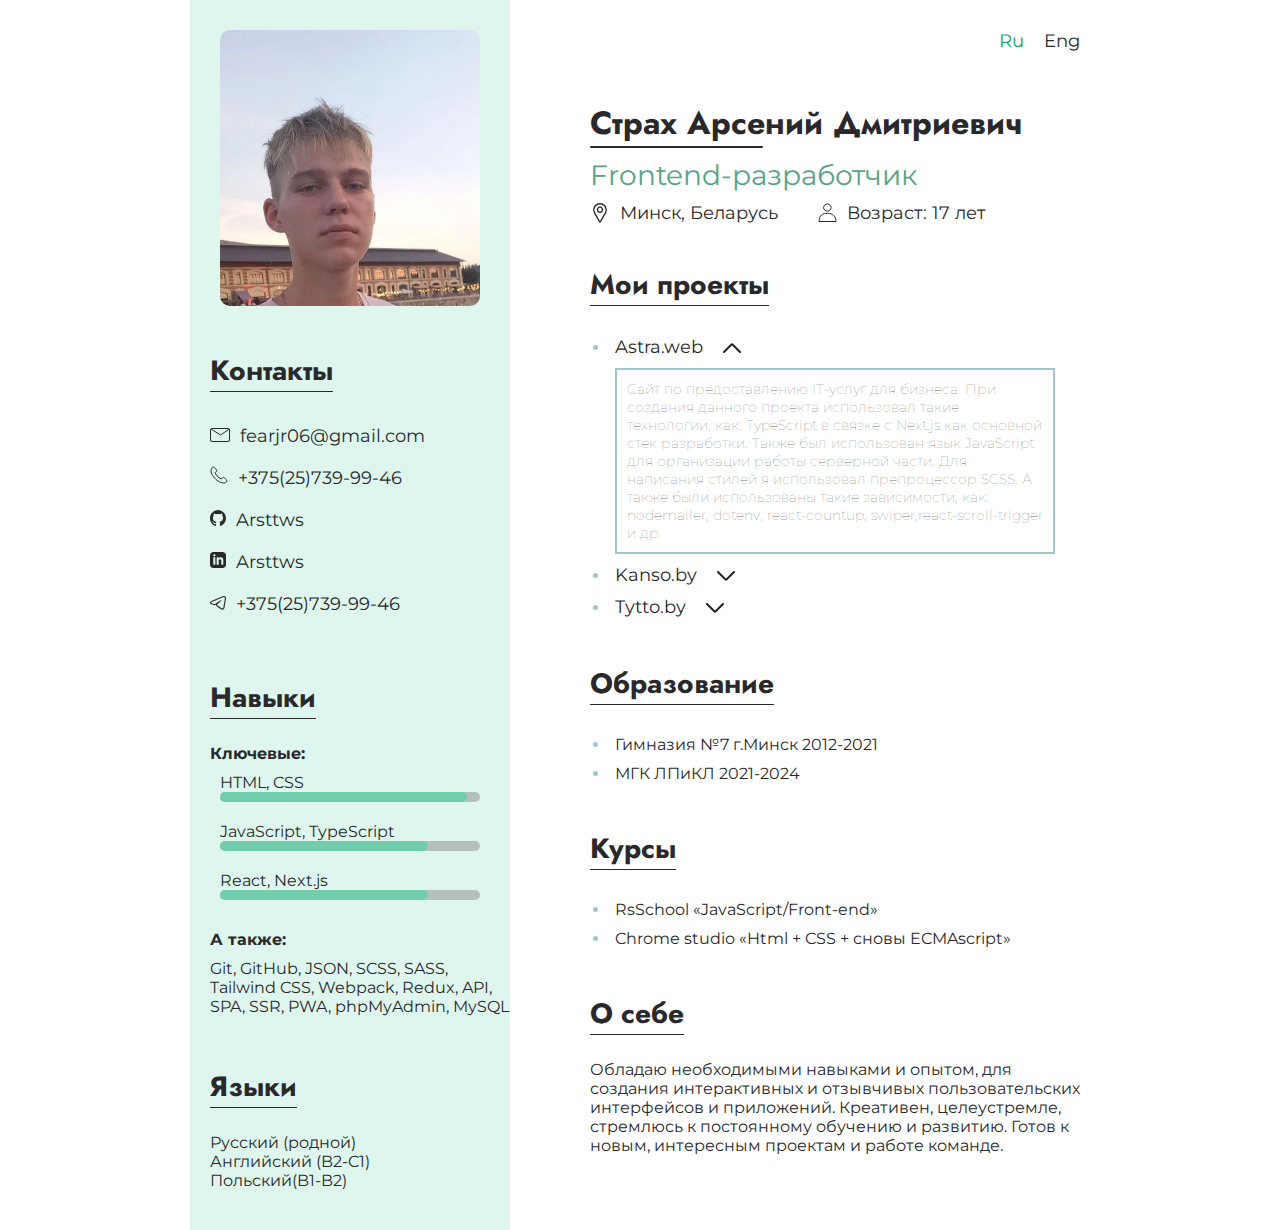
==== index.html @ 78d5888d "feat: add skills" ====
<!DOCTYPE html>
<html lang="ru">
<head>
  <meta charset="UTF-8">
  <meta name="viewport" content="width=device-width, initial-scale=1.0">
  <title>Document</title>
  <link rel="stylesheet" href="style.css">
</head>
<body>
  <div class="wrapper">
    <div class="main">
      <div class="left-side">
        <div class="image">
          <img src="imgs/photo.jpg" alt="img">
        </div>
        <div class="contacts">
          <h2>Контакты</h2>
          <p><img src="imgs/mail.svg" alt=""><a href="mailto:fearjr06@gmail.com">fearjr06@gmail.com</a></p>
          <p><img src="imgs/phone.svg" alt=""><a href="tel: +375257399946">+375(25)739-99-46</a></p>
          <p><img src="imgs/github.svg" alt=""><a href="https://github.com/Arsttws">Arsttws</a></p>
          <p><img src="imgs/linked.svg" alt=""><a href="https://www.linkedin.com/in/arsttws/">Arsttws</a></p>
          <p><img src="imgs/tg.svg" alt=""><a href="https://t.me/arsttws">+375(25)739-99-46</a></p>
        </div>
        <div class="skills">
          <h2>Навыки</h2>
          <p><b>Ключевые:</b></p>
          <div class="langs">
            <div class="skill">
              <p>HTML, CSS</p>
              <div class="bar-container">
                <div class="progress" style="width: 95%;"></div>
              </div>
            </div>
            <div class="skill">
              <p>JavaScript, TypeScript</p>
              <div class="bar-container">
                <div class="progress" style="width: 80%;"></div>
              </div>
            </div>
            <div class="skill" style="margin-bottom: 20px;">
              <p>React, Next.js</p>
              <div class="bar-container">
                <div class="progress" style="width: 80%;"></div>
              </div>
            </div>
            <div class="other-skills">
              <p style="margin-bottom: 10px;"><b>А также:</b></p>
              <p>Git, GitHub, JSON, SCSS,
                SASS, Tailwind CSS, Webpack,
                Redux, API, SPA, SSR, PWA,
                phpMyAdmin, MySQL
              </p>
            </div>
          </div>
        </div>
        <div class="languages">
          <h2>Языки</h2>
          <p>Русский (родной)<br>
            Английский (B2-C1)<br>
            Польский(B1-B2)</p>
        </div>
      </div>
      <div class="right-side">
        <div class="change-lang">
          <a href="/" class="active-page-language">Ru</a>
          <a href="https://arsttws.github.io/cv/eng.html">Eng</p>
        </div>
        <div class="about">
          <div class="name">
            <h2>Страх Арсений Дмитриевич</h2>
          </div>
          <p class="employment">Frontend-разработчик</p>
          <div class="additional">
            <div class="location">
              <img src="imgs/location.svg" alt="location">
              <p>Минск, Беларусь</p>
            </div>
            <div class="age">
              <img src="imgs/age.svg" alt="age">
              <p>Возраст: 17 лет</p>
            </div>
          </div>
        </div>
        <div class="projects">
          <h2>Мои проекты</h2>
          <ul>
            <li><span><a href="https://e-astra-web.vercel.app/" target="_blank">Astra.web</a></span><span class="project-info pi1 active"><img src="imgs/arrow.svg" alt="arrow"></span>
              <div class="project-description pd1 active">
                <p>Сайт по предоставлению IT-услуг для бизнеса. При создания данного проекта использовал такие технологии, как:
                  TypeScript в связке с Next.js как основной стек разработки.
                  Также был использован язык JavaScript для организации работы серверной части.
                  Для написания стилей я использовал препроцессор SCSS.
                  А также были использованы такие зависимости, как: nodemailer, dotenv, react-countup, swiper,react-scroll-trigger и др.
                </p>  
              </div>
            </li>
            <li><span><a href="https://kanso.by" target="_blank">Kanso.by</a></span><span class="project-info pi2"><img src="imgs/arrow.svg" alt="arrow"></span>
              <div class="project-description pd2">
                <p>Принимал участие в разработке сайта суши-бара на CMS WordPress.
                  В мои обязанности входило редактирование страниц сайта
                  и карточек товара, изменение внешнего вида и
                  информации страницы с использованием CSS  и JS,
                  поиск и устранение ошибок в работе сайта.
                </p>  
              </div>
            </li>
            <li><span><a href="https://tytto.by" target="_blank">Tytto.by</a></span><span class="project-info pi3"><img src="imgs/arrow.svg" alt="arrow"></span>
              <div class="project-description pd3">
                <p>Принимал участие в разработке интернет-магазина детской одежды на CMS WordPress.
                  В мои обязанности входило редактирование страниц сайта
                  и карточек товара, изменение внешнего вида и
                  информации страницы с использованием CSS  и JS,
                  поиск и устранение ошибок в работе сайта.
                </p>  
              </div>
          </ul>
        </div>
        <div class="education">
          <h2>Образование</h2>
          <ul>
            <li><span>Гимназия №7 г.Минск 2012-2021</span></li>
            <li><span>МГК ЛПиКЛ 2021-2024</span></li>
          </ul>
        </div>
        <div class="courses">
          <h2>Курсы</h2>
          <ul>
            <li><span>RsSchool «JavaScript/Front-end»</span></li>
            <li><span>Chrome studio «Html + CSS + сновы ECMAscript»</span></li>
          </ul>
        </div>
        <div class="about-myself">
          <h2>О себе</h2>
          <p>
            Обладаю необходимыми навыками и опытом, для создания
интерактивных и отзывчивых пользовательских интерфейсов
и приложений.
Креативен, целеустремле, стремлюсь к постоянному
обучению и развитию.
Готов к новым, интересным проектам и работе команде.


          </p>
        </div>
      </div>
    </div>
  </div>
  <script src="main.js"></script>
</body>
</html>
---- style.css ----
@import url('https://fonts.googleapis.com/css2?family=Montserrat&display=swap');
@import url('https://fonts.googleapis.com/css2?family=Jost&display=swap');
:root {
    --headline-text-color: rgba(80, 155, 165, 0.562);
    --headline-text-size: 28px;
    --light-green: #7edab849;
    --bright-green: #09A56D;
  }

*{
    margin: 0;
    padding: 0;
    box-sizing: border-box;
    outline: 0;
    font-family: 'Montserrat', sans-serif;
    color: #29292C;
}
h2{
    font-size: var(--headline-text-size);
    font-family: 'Jost', sans-serif;
    width: fit-content;
    margin-bottom: 25px;
}
h2::after{
    content: '';
    display: flex;
    width: 100%;
    height: 1px;
    background: #29292C;
}
a{
    font-size: 18px;
    text-decoration: none;
}
a:hover{
    color: var(--bright-green);
}
.wrapper{
    max-width: 900px;
    width: 100%;
    margin: 0 auto;
}
.main{
    display: flex;
}
.contacts p img{
    margin-right: 10px;
}
.employment{
    margin-bottom: 10px;
    font-size: 28px;
    color: #56A387;
}
.about{
    margin-top: 100px;
}
.name h2{
    font-size: 32px;
    margin-bottom: 10px;
}
.name h2::after{
    width: 40%;
    height: 2px;
    border-radius: 2px;
}
.additional, .additional div{
    display: flex;
}
.additional div img{
    margin-right: 10px;
}
.additional div:first-child{
    margin-right: 40px;
}
.info{
    max-width: 500px;
    margin-bottom: 60px;
    margin-top: 40px;
}
/* .info p{
    color: #a4a4a4;
} */
ul li{
    color: var(--headline-text-color);
    padding: 5px;
    margin-left: 20px;
}
ul li span a{
    text-decoration: none;
}
ul li span a:hover{
    color: var(--headline-text-color);
}
.left-side{
    background-color: #7edab841;
    max-width: 320px;
    padding-left: 20px;
    padding-top: 30px;
}
.left-side .image img{
    max-width: 260px;
    border-radius:10px;
}
.left-side .image{
    margin-bottom: 40px;
    margin-left: 10px;
}
.contacts p{
    font-size: var(--headline-text-size);
    color: var(--headline-text-color);
    font-family: josefin;
    margin-bottom: 10px;
}
.contacts{
    margin-bottom: 60px;
}
.bar-container{
    width: 260px;
    background-color: #8B8B8B;
    opacity: .5;
    height: 10px;
    border-radius: 5px;
    position: relative;
}
.progress{
    position: absolute;
    background-color: var(--bright-green);
    height: 10px;
    border-radius: 5px;
}
.skill{
    padding: 10px;
}
.projects{
    margin-bottom: 40px;
    margin-top: 40px;
}
.education{
    margin-bottom: 40px;
}
.courses{
    margin-bottom: 40px;
}
.languages{
    margin-top: 50px;
    margin-bottom: 40px;
}
.languages .lang{
    padding: 10px;
}
.project-info{
    margin-left: 20px;
    cursor: pointer;
}
.project-info:hover img{
    transform: scale(1.2);
}
.project-description{
    display: none;
    margin-top: 10px;
    border: 2px solid var(--headline-text-color);
    max-width: 440px;
    transition: all .3s ease-in-out;
}
.project-description.active{
    display: block;
}
.project-description p{
    padding: 10px;
    font-size: 14px;
    color: #757575;
    font-family: Montserrat;
    font-weight: 100;
}
.project-description p ul li{
    font-size: 14px;
    color: #757575;
    font-family: Montserrat;
    font-weight: 100;
}
.project-info.active img{
    transform: rotate(180deg);
}
.right-side{
    margin-right: 0;
    margin-left: auto;
    padding-left: 50px;
    position: relative;
}
.change-lang{
    display: flex;
    position: absolute;
    right: 0;
    top: 20px;
}
.change-lang a{
    padding: 10px;
}
.active-page-language{
    color: var(--bright-green);
}
.about-myself{
    max-width: 500px;
}
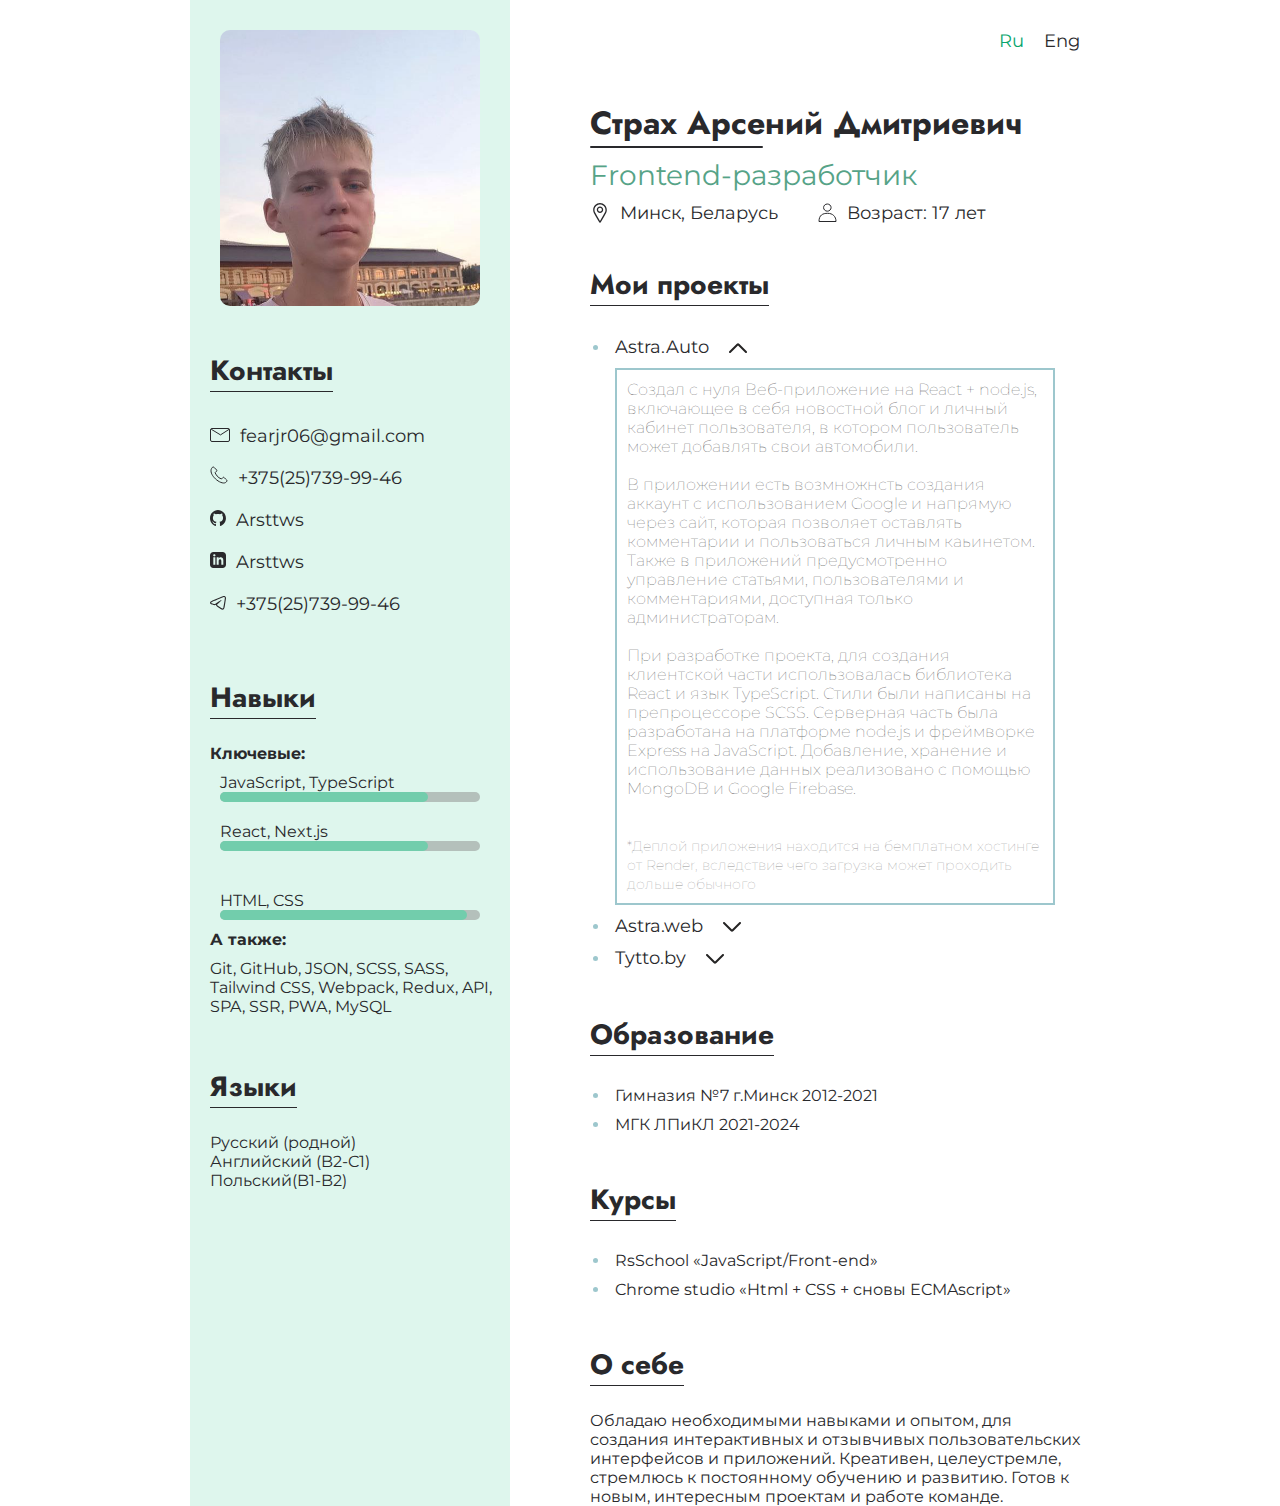
==== commit 090ffda5: "feat: add new project" ====
--- a/index.html
+++ b/index.html
@@ -26,12 +26,6 @@
           <p><b>Ключевые:</b></p>
           <div class="langs">
             <div class="skill">
-              <p>HTML, CSS</p>
-              <div class="bar-container">
-                <div class="progress" style="width: 95%;"></div>
-              </div>
-            </div>
-            <div class="skill">
               <p>JavaScript, TypeScript</p>
               <div class="bar-container">
                 <div class="progress" style="width: 80%;"></div>
@@ -43,12 +37,18 @@
                 <div class="progress" style="width: 80%;"></div>
               </div>
             </div>
+            <div class="skill">
+              <p>HTML, CSS</p>
+              <div class="bar-container">
+                <div class="progress" style="width: 95%;"></div>
+              </div>
+            </div>
             <div class="other-skills">
               <p style="margin-bottom: 10px;"><b>А также:</b></p>
               <p>Git, GitHub, JSON, SCSS,
                 SASS, Tailwind CSS, Webpack,
                 Redux, API, SPA, SSR, PWA,
-                phpMyAdmin, MySQL
+                MySQL
               </p>
             </div>
           </div>
@@ -84,23 +84,26 @@
         <div class="projects">
           <h2>Мои проекты</h2>
           <ul>
-            <li><span><a href="https://e-astra-web.vercel.app/" target="_blank">Astra.web</a></span><span class="project-info pi1 active"><img src="imgs/arrow.svg" alt="arrow"></span>
+            <li><span><a href="https://astra-auto.onrender.com/" target="_blank">Astra.Auto</a></span><span class="project-info pi1 active"><img src="imgs/arrow.svg" alt="arrow"></span>
               <div class="project-description pd1 active">
+                <p>Создал с нуля Веб-приложение на React + node.js, включающее в себя новостной блог и личный кабинет пользователя, в котором пользователь может
+                   добавлять свои автомобили.<br><br>В приложении есть возмножнсть создания аккаунт с использованием Google и напрямую через сайт, которая позволяет оставлять комментарии и пользоваться личным каьинетом. 
+                   Также в приложений предусмотренно управление статьями, пользователями и комментариями, доступная только администраторам.<br><br>
+                   При разработке проекта, для создания клиентской части использовалась библиотека React и язык TypeScript. Стили были написаны на препроцессоре SCSS.
+                   Серверная часть была разработана на платформе node.js и фреймворке Express на JavaScript. Добавление, хранение и использование данных реализовано с помощью MongoDB и Google Firebase.
+                   <br>
+                   <br><br>
+<span style="color: #8f8f8f; font-size: 14px;">*Деплой приложения находится на бемплатном хостинге от Render, вследствие чего загрузка может проходить дольше обычного</span>
+                </p>  
+              </div>
+            </li>
+            <li><span><a href="https://e-astra-web.vercel.app/" target="_blank">Astra.web</a></span><span class="project-info pi2"><img src="imgs/arrow.svg" alt="arrow"></span>
+              <div class="project-description pd2 ">
                 <p>Сайт по предоставлению IT-услуг для бизнеса. При создания данного проекта использовал такие технологии, как:
                   TypeScript в связке с Next.js как основной стек разработки.
                   Также был использован язык JavaScript для организации работы серверной части.
                   Для написания стилей я использовал препроцессор SCSS.
                   А также были использованы такие зависимости, как: nodemailer, dotenv, react-countup, swiper,react-scroll-trigger и др.
-                </p>  
-              </div>
-            </li>
-            <li><span><a href="https://kanso.by" target="_blank">Kanso.by</a></span><span class="project-info pi2"><img src="imgs/arrow.svg" alt="arrow"></span>
-              <div class="project-description pd2">
-                <p>Принимал участие в разработке сайта суши-бара на CMS WordPress.
-                  В мои обязанности входило редактирование страниц сайта
-                  и карточек товара, изменение внешнего вида и
-                  информации страницы с использованием CSS  и JS,
-                  поиск и устранение ошибок в работе сайта.
                 </p>  
               </div>
             </li>
--- a/style.css
+++ b/style.css
@@ -1,204 +1,205 @@
-@import url('https://fonts.googleapis.com/css2?family=Montserrat&display=swap');
-@import url('https://fonts.googleapis.com/css2?family=Jost&display=swap');
+@import url("https://fonts.googleapis.com/css2?family=Montserrat&display=swap");
+@import url("https://fonts.googleapis.com/css2?family=Jost&display=swap");
 :root {
-    --headline-text-color: rgba(80, 155, 165, 0.562);
-    --headline-text-size: 28px;
-    --light-green: #7edab849;
-    --bright-green: #09A56D;
-  }
+  --headline-text-color: rgba(80, 155, 165, 0.562);
+  --headline-text-size: 28px;
+  --light-green: #7edab849;
+  --bright-green: #09a56d;
+}
 
-*{
-    margin: 0;
-    padding: 0;
-    box-sizing: border-box;
-    outline: 0;
-    font-family: 'Montserrat', sans-serif;
-    color: #29292C;
-}
-h2{
-    font-size: var(--headline-text-size);
-    font-family: 'Jost', sans-serif;
-    width: fit-content;
-    margin-bottom: 25px;
-}
-h2::after{
-    content: '';
-    display: flex;
-    width: 100%;
-    height: 1px;
-    background: #29292C;
-}
-a{
-    font-size: 18px;
-    text-decoration: none;
-}
-a:hover{
-    color: var(--bright-green);
-}
-.wrapper{
-    max-width: 900px;
-    width: 100%;
-    margin: 0 auto;
-}
-.main{
-    display: flex;
-}
-.contacts p img{
-    margin-right: 10px;
-}
-.employment{
-    margin-bottom: 10px;
-    font-size: 28px;
-    color: #56A387;
-}
-.about{
-    margin-top: 100px;
-}
-.name h2{
-    font-size: 32px;
-    margin-bottom: 10px;
-}
-.name h2::after{
-    width: 40%;
-    height: 2px;
-    border-radius: 2px;
-}
-.additional, .additional div{
-    display: flex;
-}
-.additional div img{
-    margin-right: 10px;
-}
-.additional div:first-child{
-    margin-right: 40px;
-}
-.info{
-    max-width: 500px;
-    margin-bottom: 60px;
-    margin-top: 40px;
+* {
+  margin: 0;
+  padding: 0;
+  box-sizing: border-box;
+  outline: 0;
+  font-family: "Montserrat", sans-serif;
+  color: #29292c;
+}
+h2 {
+  font-size: var(--headline-text-size);
+  font-family: "Jost", sans-serif;
+  width: fit-content;
+  margin-bottom: 25px;
+}
+h2::after {
+  content: "";
+  display: flex;
+  width: 100%;
+  height: 1px;
+  background: #29292c;
+}
+a {
+  font-size: 18px;
+  text-decoration: none;
+}
+a:hover {
+  color: var(--bright-green);
+}
+.wrapper {
+  max-width: 900px;
+  width: 100%;
+  margin: 0 auto;
+}
+.main {
+  display: flex;
+}
+.contacts p img {
+  margin-right: 10px;
+}
+.employment {
+  margin-bottom: 10px;
+  font-size: 28px;
+  color: #56a387;
+}
+.about {
+  margin-top: 100px;
+}
+.name h2 {
+  font-size: 32px;
+  margin-bottom: 10px;
+}
+.name h2::after {
+  width: 40%;
+  height: 2px;
+  border-radius: 2px;
+}
+.additional,
+.additional div {
+  display: flex;
+}
+.additional div img {
+  margin-right: 10px;
+}
+.additional div:first-child {
+  margin-right: 40px;
+}
+.info {
+  max-width: 500px;
+  margin-bottom: 60px;
+  margin-top: 40px;
 }
 /* .info p{
     color: #a4a4a4;
 } */
-ul li{
-    color: var(--headline-text-color);
-    padding: 5px;
-    margin-left: 20px;
-}
-ul li span a{
-    text-decoration: none;
-}
-ul li span a:hover{
-    color: var(--headline-text-color);
-}
-.left-side{
-    background-color: #7edab841;
-    max-width: 320px;
-    padding-left: 20px;
-    padding-top: 30px;
-}
-.left-side .image img{
-    max-width: 260px;
-    border-radius:10px;
-}
-.left-side .image{
-    margin-bottom: 40px;
-    margin-left: 10px;
-}
-.contacts p{
-    font-size: var(--headline-text-size);
-    color: var(--headline-text-color);
-    font-family: josefin;
-    margin-bottom: 10px;
-}
-.contacts{
-    margin-bottom: 60px;
-}
-.bar-container{
-    width: 260px;
-    background-color: #8B8B8B;
-    opacity: .5;
-    height: 10px;
-    border-radius: 5px;
-    position: relative;
-}
-.progress{
-    position: absolute;
-    background-color: var(--bright-green);
-    height: 10px;
-    border-radius: 5px;
-}
-.skill{
-    padding: 10px;
-}
-.projects{
-    margin-bottom: 40px;
-    margin-top: 40px;
-}
-.education{
-    margin-bottom: 40px;
-}
-.courses{
-    margin-bottom: 40px;
-}
-.languages{
-    margin-top: 50px;
-    margin-bottom: 40px;
-}
-.languages .lang{
-    padding: 10px;
-}
-.project-info{
-    margin-left: 20px;
-    cursor: pointer;
-}
-.project-info:hover img{
-    transform: scale(1.2);
-}
-.project-description{
-    display: none;
-    margin-top: 10px;
-    border: 2px solid var(--headline-text-color);
-    max-width: 440px;
-    transition: all .3s ease-in-out;
-}
-.project-description.active{
-    display: block;
-}
-.project-description p{
-    padding: 10px;
-    font-size: 14px;
-    color: #757575;
-    font-family: Montserrat;
-    font-weight: 100;
-}
-.project-description p ul li{
-    font-size: 14px;
-    color: #757575;
-    font-family: Montserrat;
-    font-weight: 100;
-}
-.project-info.active img{
-    transform: rotate(180deg);
-}
-.right-side{
-    margin-right: 0;
-    margin-left: auto;
-    padding-left: 50px;
-    position: relative;
-}
-.change-lang{
-    display: flex;
-    position: absolute;
-    right: 0;
-    top: 20px;
-}
-.change-lang a{
-    padding: 10px;
-}
-.active-page-language{
-    color: var(--bright-green);
-}
-.about-myself{
-    max-width: 500px;
-}+ul li {
+  color: var(--headline-text-color);
+  padding: 5px;
+  margin-left: 20px;
+}
+ul li span a {
+  text-decoration: none;
+}
+ul li span a:hover {
+  color: var(--headline-text-color);
+}
+.left-side {
+  background-color: #7edab841;
+  max-width: 320px;
+  padding-left: 20px;
+  padding-top: 30px;
+}
+.left-side .image img {
+  max-width: 260px;
+  border-radius: 10px;
+}
+.left-side .image {
+  margin-bottom: 40px;
+  margin-left: 10px;
+}
+.contacts p {
+  font-size: var(--headline-text-size);
+  color: var(--headline-text-color);
+  font-family: josefin;
+  margin-bottom: 10px;
+}
+.contacts {
+  margin-bottom: 60px;
+}
+.bar-container {
+  width: 260px;
+  background-color: #8b8b8b;
+  opacity: 0.5;
+  height: 10px;
+  border-radius: 5px;
+  position: relative;
+}
+.progress {
+  position: absolute;
+  background-color: var(--bright-green);
+  height: 10px;
+  border-radius: 5px;
+}
+.skill {
+  padding: 10px;
+}
+.projects {
+  margin-bottom: 40px;
+  margin-top: 40px;
+}
+.education {
+  margin-bottom: 40px;
+}
+.courses {
+  margin-bottom: 40px;
+}
+.languages {
+  margin-top: 50px;
+  margin-bottom: 40px;
+}
+.languages .lang {
+  padding: 10px;
+}
+.project-info {
+  margin-left: 20px;
+  cursor: pointer;
+}
+.project-info:hover img {
+  transform: scale(1.2);
+}
+.project-description {
+  display: none;
+  margin-top: 10px;
+  border: 2px solid var(--headline-text-color);
+  max-width: 440px;
+  transition: all 0.3s ease-in-out;
+}
+.project-description.active {
+  display: block;
+}
+.project-description p {
+  padding: 10px;
+  font-size: 16px;
+  color: #4e4e4e;
+  font-family: Montserrat;
+  font-weight: 100;
+}
+.project-description p ul li {
+  font-size: 14px;
+  color: #4e4e4e;
+  font-family: Montserrat;
+  font-weight: 100;
+}
+.project-info.active img {
+  transform: rotate(180deg);
+}
+.right-side {
+  margin-right: 0;
+  margin-left: auto;
+  padding-left: 50px;
+  position: relative;
+}
+.change-lang {
+  display: flex;
+  position: absolute;
+  right: 0;
+  top: 20px;
+}
+.change-lang a {
+  padding: 10px;
+}
+.active-page-language {
+  color: var(--bright-green);
+}
+.about-myself {
+  max-width: 500px;
+}
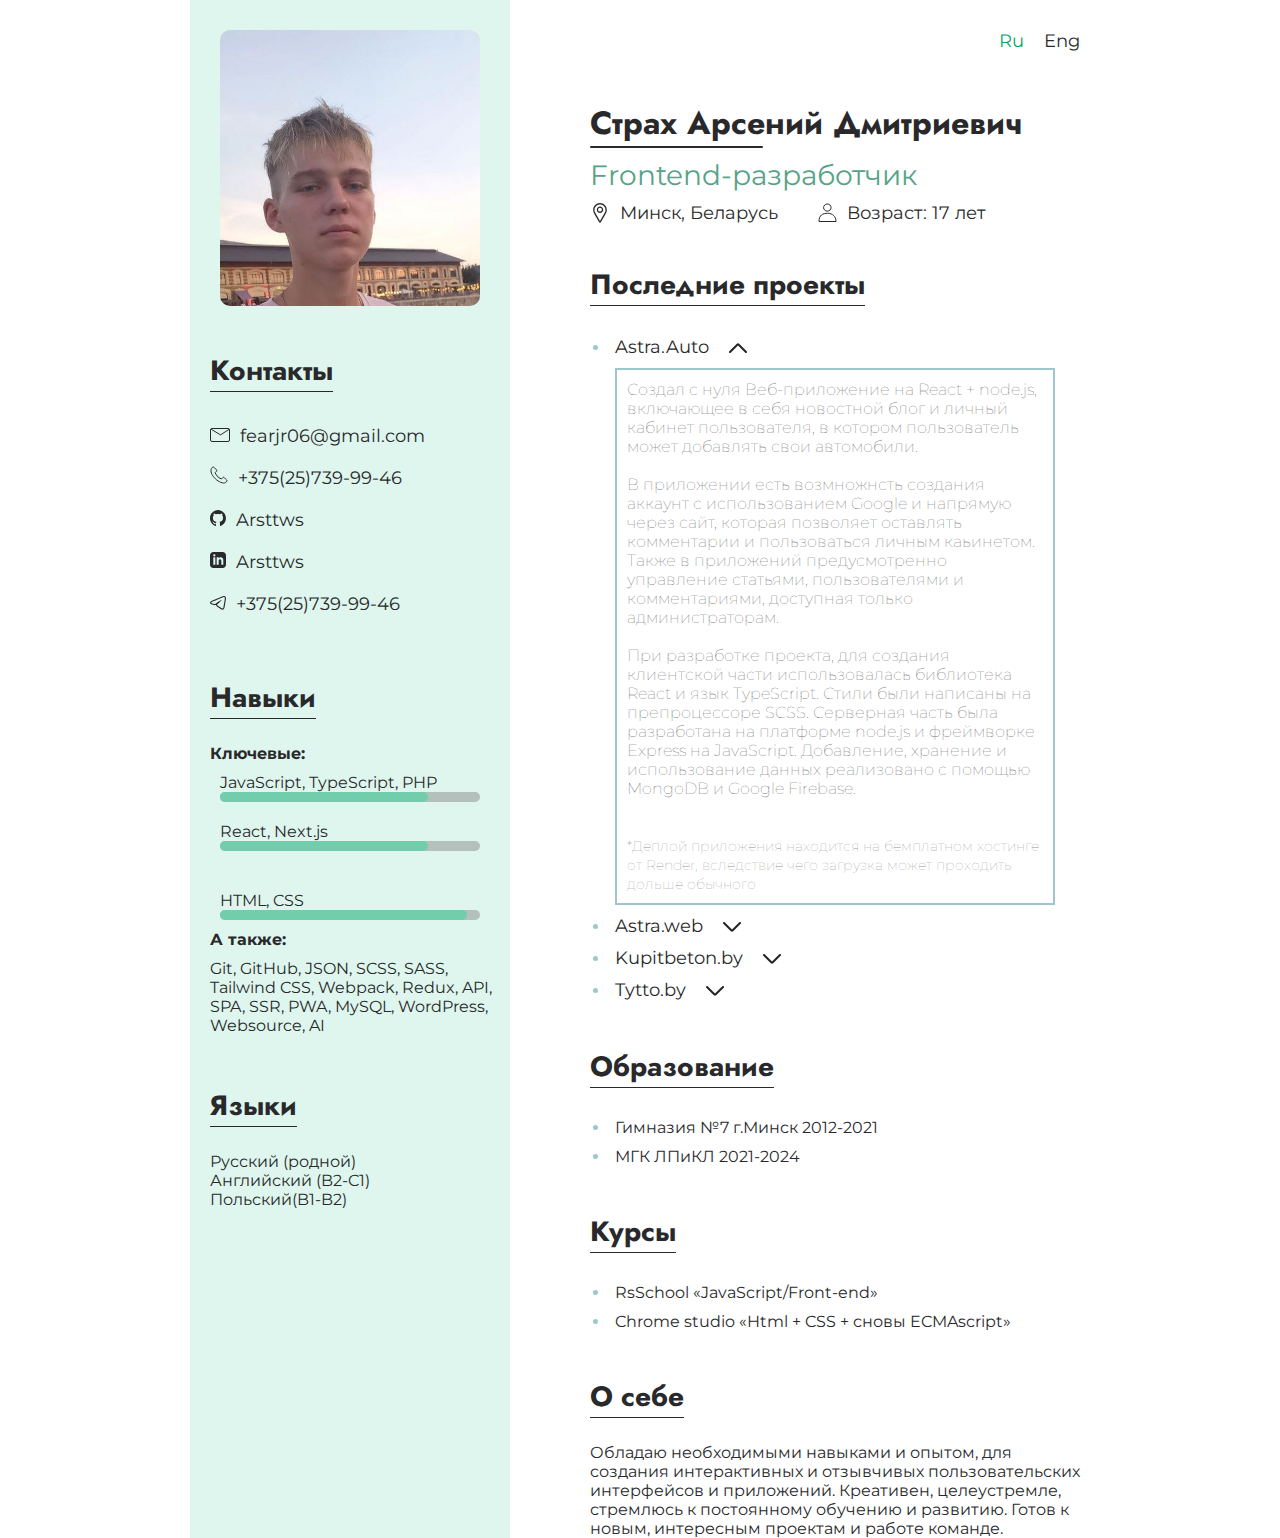
==== commit f910a97f: "feat: add project, change js" ====
--- a/index.html
+++ b/index.html
@@ -26,7 +26,7 @@
           <p><b>Ключевые:</b></p>
           <div class="langs">
             <div class="skill">
-              <p>JavaScript, TypeScript</p>
+              <p>JavaScript, TypeScript, PHP</p>
               <div class="bar-container">
                 <div class="progress" style="width: 80%;"></div>
               </div>
@@ -48,7 +48,7 @@
               <p>Git, GitHub, JSON, SCSS,
                 SASS, Tailwind CSS, Webpack,
                 Redux, API, SPA, SSR, PWA,
-                MySQL
+                MySQL, WordPress, Websource, AI
               </p>
             </div>
           </div>
@@ -82,7 +82,7 @@
           </div>
         </div>
         <div class="projects">
-          <h2>Мои проекты</h2>
+          <h2>Последние проекты</h2>
           <ul>
             <li><span><a href="https://astra-auto.onrender.com/" target="_blank">Astra.Auto</a></span><span class="project-info pi1 active"><img src="imgs/arrow.svg" alt="arrow"></span>
               <div class="project-description pd1 active">
@@ -93,7 +93,7 @@
                    Серверная часть была разработана на платформе node.js и фреймворке Express на JavaScript. Добавление, хранение и использование данных реализовано с помощью MongoDB и Google Firebase.
                    <br>
                    <br><br>
-<span style="color: #8f8f8f; font-size: 14px;">*Деплой приложения находится на бемплатном хостинге от Render, вследствие чего загрузка может проходить дольше обычного</span>
+                  <span style="color: #8f8f8f; font-size: 14px;">*Деплой приложения находится на бемплатном хостинге от Render, вследствие чего загрузка может проходить дольше обычного</span>
                 </p>  
               </div>
             </li>
@@ -107,6 +107,13 @@
                 </p>  
               </div>
             </li>
+            <li><span><a href="https://test.unicars.by" target="_blank">Kupitbeton.by</a></span><span class="project-info pi3"><img src="imgs/arrow.svg" alt="arrow"></span>
+              <div class="project-description pd3">
+                <p>            
+                  Проект представляет собой онлайн платформу, объединяющую услуги по доставке и производству бетона. Пользователи могут легко заказывать различные виды бетона и растворов, указывая необходимый объем, состав и расстояние доставки через сайт. На платформе реализован удобный каталог услуг, где пользователи могут ознакомиться с доступными вариантами и выбрать оптимальный для своих потребностей.<br> Дизайн магазина адаптирован для удобного использования на различных устройствах, что делает его доступным для пользователей с мобильными устройствами. В основе разработки использовались технологии PHP, JavaScript, HTML и CSS, обеспечивающие функциональность и привлекательный внешний вид веб-приложения. В качестве платформы для администрирования сайта используется CMS Websource, позволяющая легко и быстро вносить изменения и управлять функционалом.
+                </p>  
+              </div>
+            </li>
             <li><span><a href="https://tytto.by" target="_blank">Tytto.by</a></span><span class="project-info pi3"><img src="imgs/arrow.svg" alt="arrow"></span>
               <div class="project-description pd3">
                 <p>Принимал участие в разработке интернет-магазина детской одежды на CMS WordPress.
@@ -116,6 +123,7 @@
                   поиск и устранение ошибок в работе сайта.
                 </p>  
               </div>
+            </li>
           </ul>
         </div>
         <div class="education">
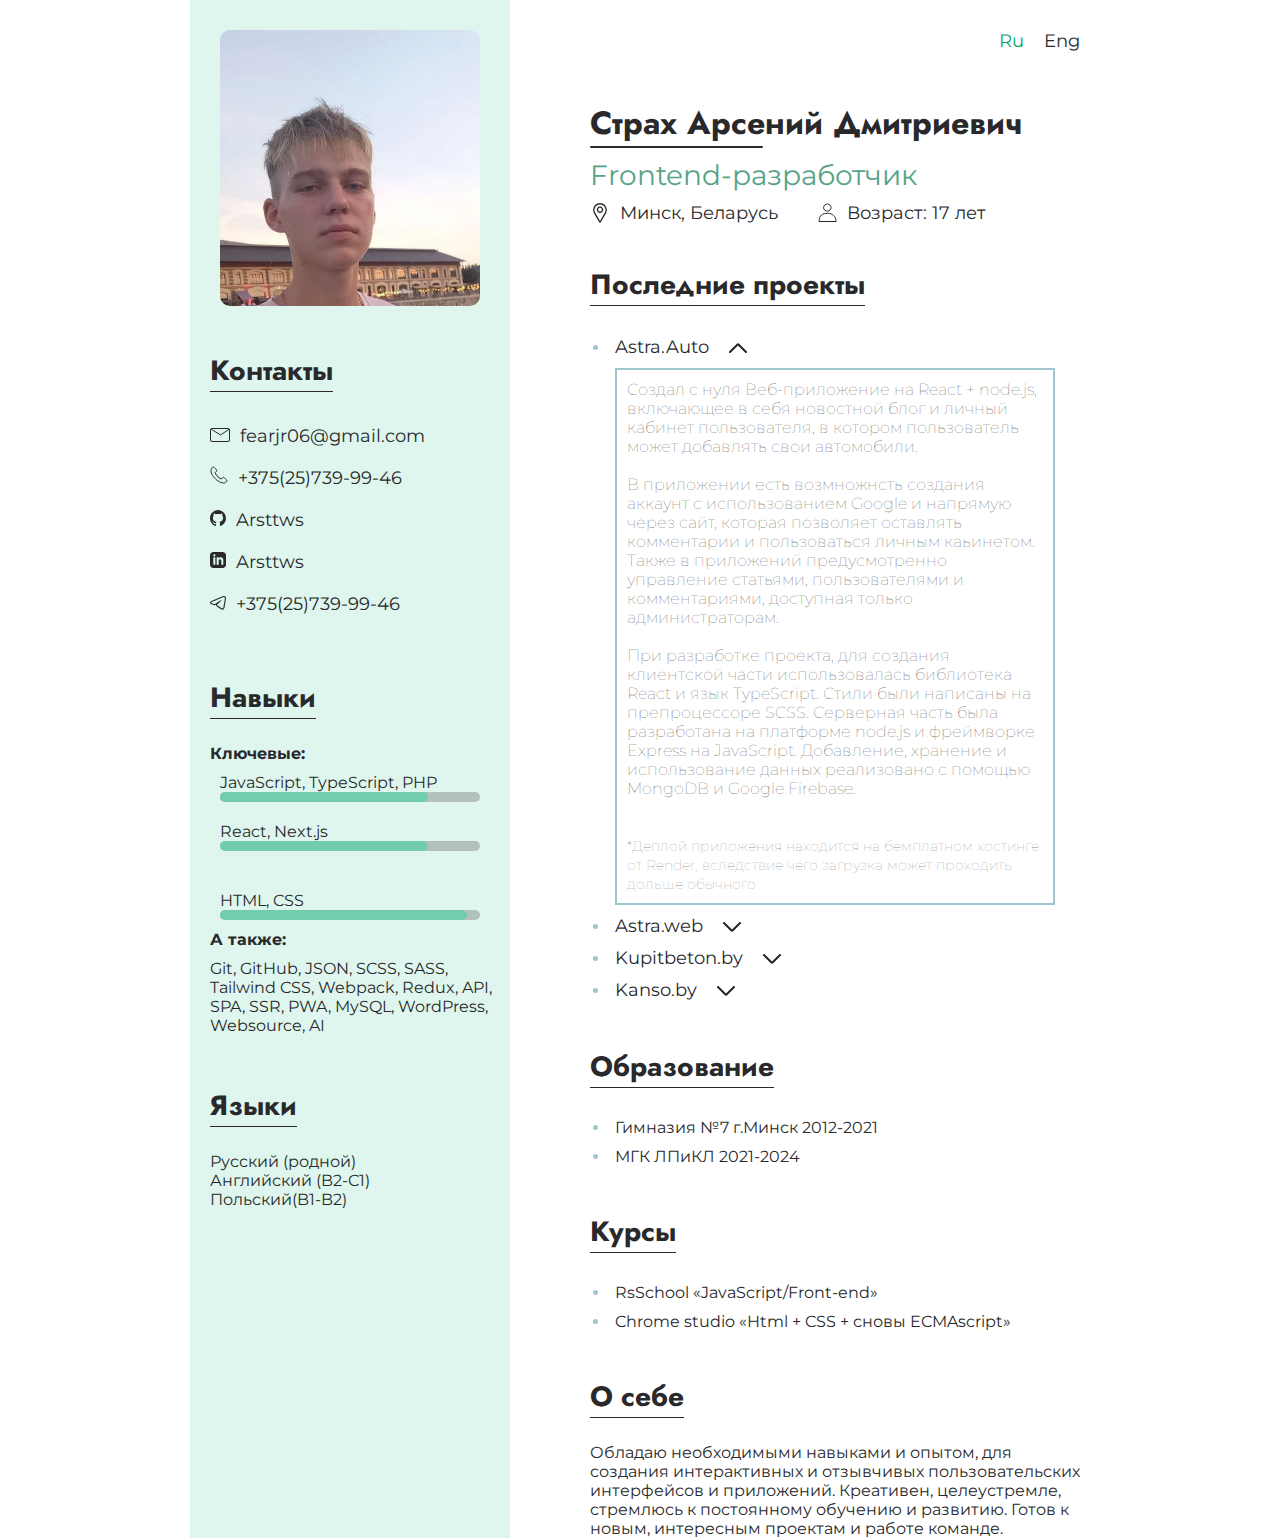
==== commit 872b0e6c: "feat: change project" ====
--- a/index.html
+++ b/index.html
@@ -114,9 +114,9 @@
                 </p>  
               </div>
             </li>
-            <li><span><a href="https://tytto.by" target="_blank">Tytto.by</a></span><span class="project-info pi3"><img src="imgs/arrow.svg" alt="arrow"></span>
-              <div class="project-description pd3">
-                <p>Принимал участие в разработке интернет-магазина детской одежды на CMS WordPress.
+            <li><span><a href="https://kanso.by" target="_blank">Kanso.by</a></span><span class="project-info pi4"><img src="imgs/arrow.svg" alt="arrow"></span>
+              <div class="project-description pd4">
+                <p>Принимал участие в разработке сайта суши-бара на CMS WordPress.
                   В мои обязанности входило редактирование страниц сайта
                   и карточек товара, изменение внешнего вида и
                   информации страницы с использованием CSS  и JS,
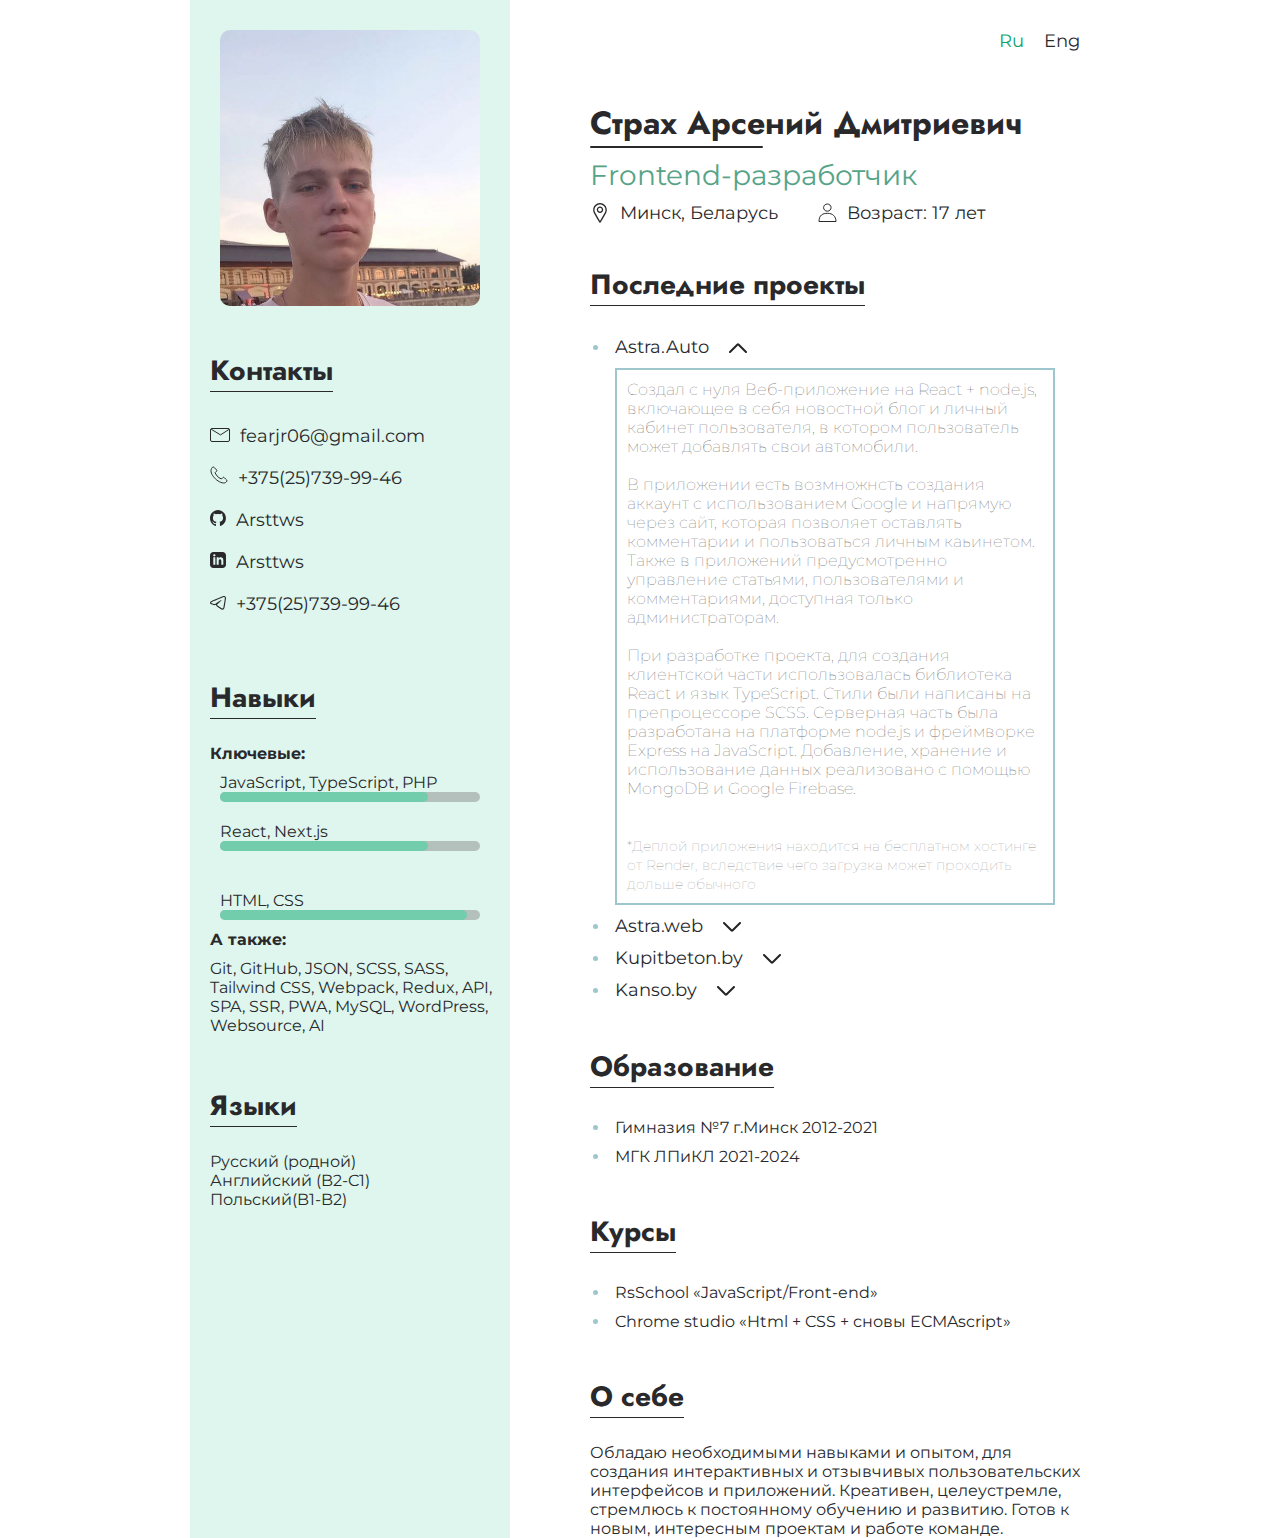
==== commit fc0abe33: "feat: fix letter in ru vers" ====
--- a/index.html
+++ b/index.html
@@ -93,7 +93,7 @@
                    Серверная часть была разработана на платформе node.js и фреймворке Express на JavaScript. Добавление, хранение и использование данных реализовано с помощью MongoDB и Google Firebase.
                    <br>
                    <br><br>
-                  <span style="color: #8f8f8f; font-size: 14px;">*Деплой приложения находится на бемплатном хостинге от Render, вследствие чего загрузка может проходить дольше обычного</span>
+                  <span style="color: #8f8f8f; font-size: 14px;">*Деплой приложения находится на бесплатном хостинге от Render, вследствие чего загрузка может проходить дольше обычного</span>
                 </p>  
               </div>
             </li>
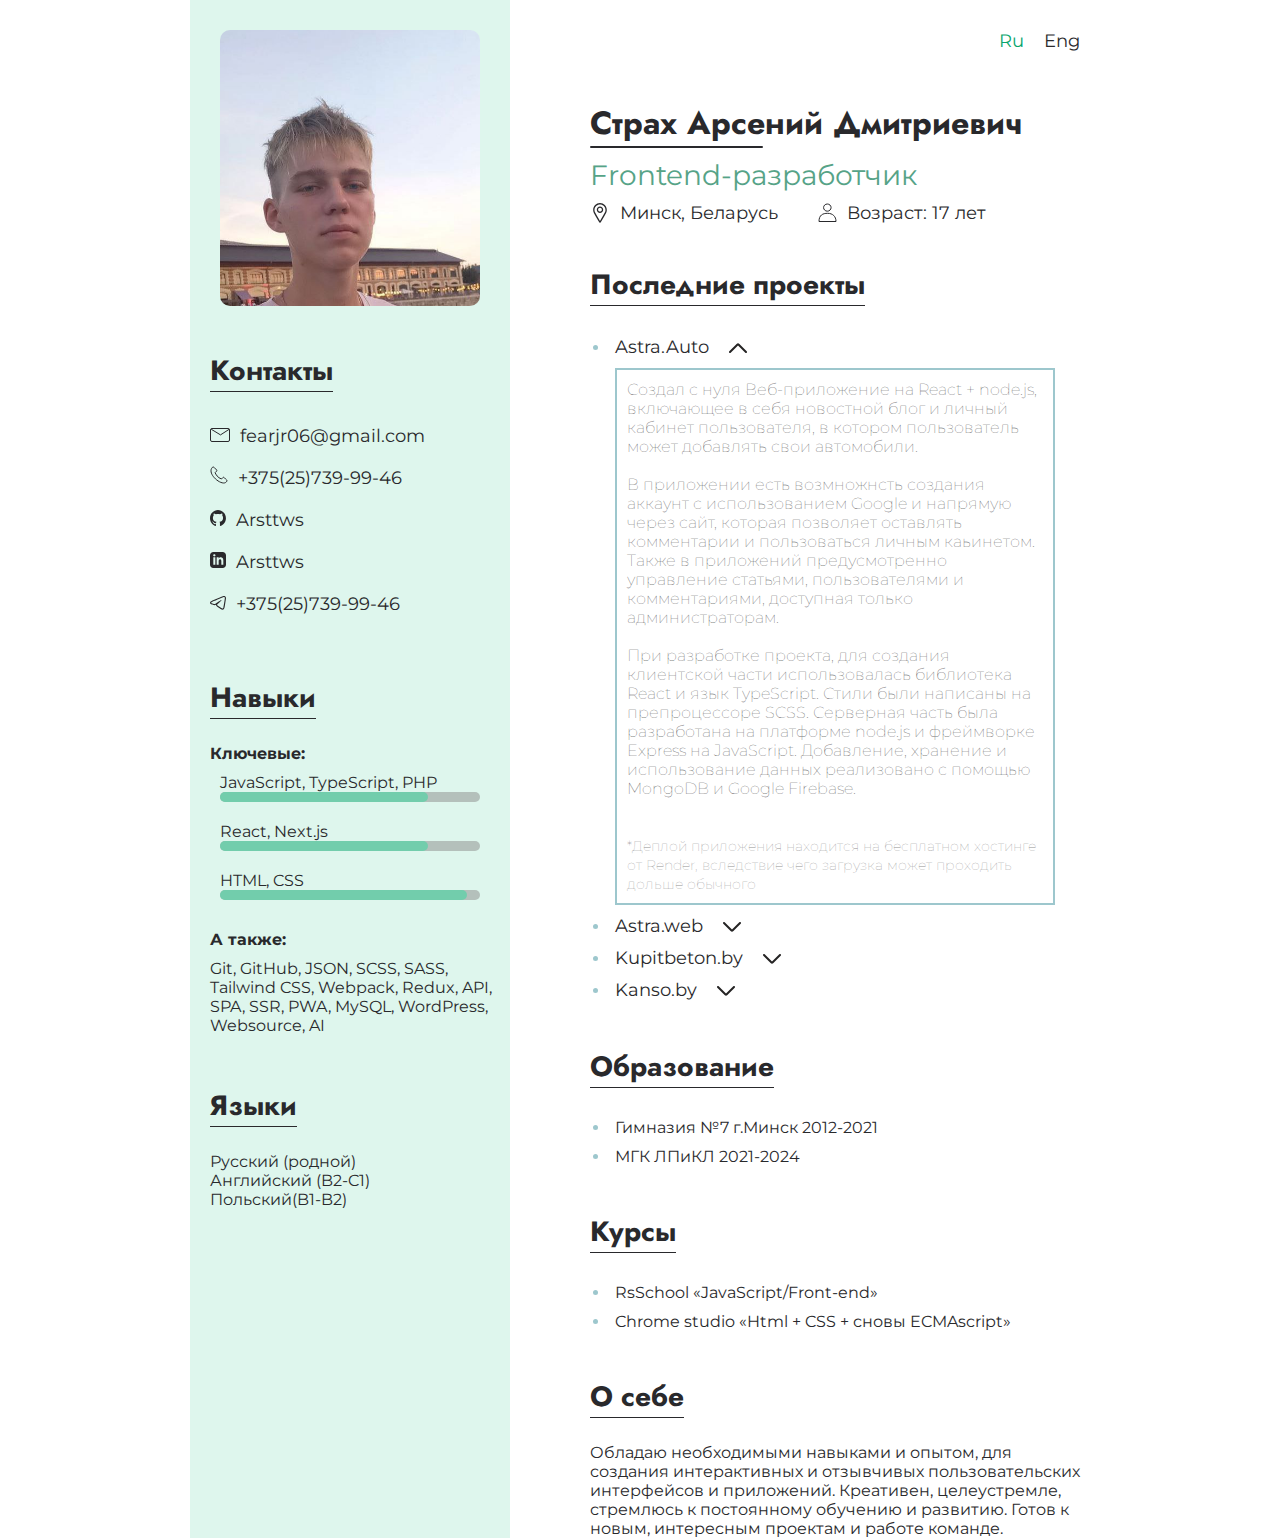
==== commit e7179842: "feat: fix a little styling" ====
--- a/index.html
+++ b/index.html
@@ -31,13 +31,13 @@
                 <div class="progress" style="width: 80%;"></div>
               </div>
             </div>
-            <div class="skill" style="margin-bottom: 20px;">
+            <div class="skill">
               <p>React, Next.js</p>
               <div class="bar-container">
                 <div class="progress" style="width: 80%;"></div>
               </div>
             </div>
-            <div class="skill">
+            <div class="skill" style="margin-bottom: 20px;">
               <p>HTML, CSS</p>
               <div class="bar-container">
                 <div class="progress" style="width: 95%;"></div>
@@ -107,7 +107,7 @@
                 </p>  
               </div>
             </li>
-            <li><span><a href="https://test.unicars.by" target="_blank">Kupitbeton.by</a></span><span class="project-info pi3"><img src="imgs/arrow.svg" alt="arrow"></span>
+            <li><span><a href="https://kupitbeton.by" target="_blank">Kupitbeton.by</a></span><span class="project-info pi3"><img src="imgs/arrow.svg" alt="arrow"></span>
               <div class="project-description pd3">
                 <p>            
                   Проект представляет собой онлайн платформу, объединяющую услуги по доставке и производству бетона. Пользователи могут легко заказывать различные виды бетона и растворов, указывая необходимый объем, состав и расстояние доставки через сайт. На платформе реализован удобный каталог услуг, где пользователи могут ознакомиться с доступными вариантами и выбрать оптимальный для своих потребностей.<br> Дизайн магазина адаптирован для удобного использования на различных устройствах, что делает его доступным для пользователей с мобильными устройствами. В основе разработки использовались технологии PHP, JavaScript, HTML и CSS, обеспечивающие функциональность и привлекательный внешний вид веб-приложения. В качестве платформы для администрирования сайта используется CMS Websource, позволяющая легко и быстро вносить изменения и управлять функционалом.
@@ -149,8 +149,6 @@
 Креативен, целеустремле, стремлюсь к постоянному
 обучению и развитию.
 Готов к новым, интересным проектам и работе команде.
-
-
           </p>
         </div>
       </div>
@@ -158,4 +156,4 @@
   </div>
   <script src="main.js"></script>
 </body>
-</html>+</html>
